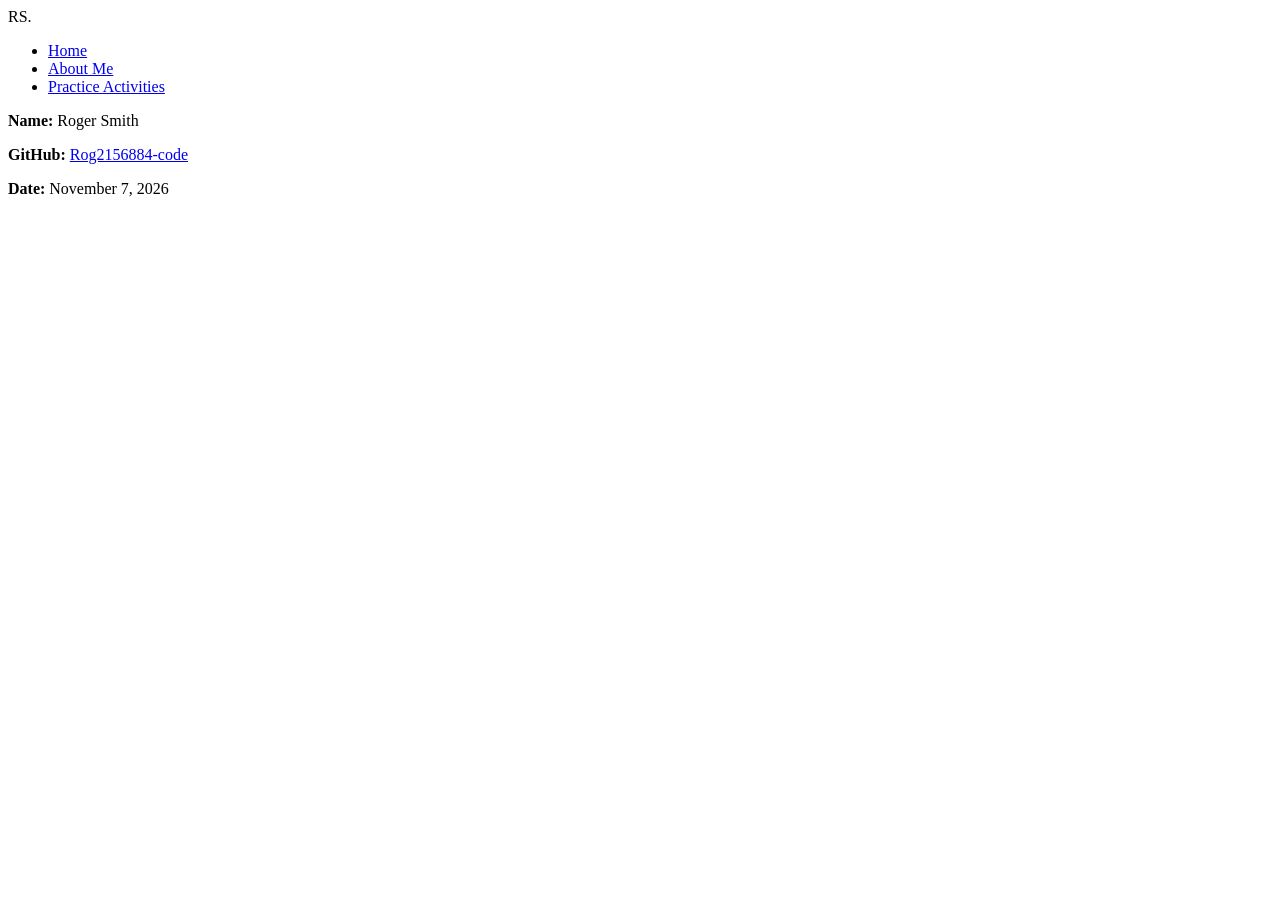
==== index.html @ cef6805f "Initiated HTML page and applied meta data, body, and footer elements" ====
<!DOCTYPE html>
<html lang="en">
<head>
  <meta charset="UTF-8">
  <meta name="viewport" content="width=device-width, initial-scale=1.0">

  <!-- Page Metadata -->
  <title>Lesson 10 Project | Roger Smith</title>
  <meta name="author" content="Roger Smith">
  <meta name="description" content="Roger Smith's Lesson 10 project reflections on CSS preprocessors, SCSS, web development, and future career goals.">
  <meta name="keywords" content="Roger Smith, Lesson 10, CIS233DA, SCSS, SASS, CSS, Web Development, Reflection">

  <link rel="stylesheet" href="css/style.css">
</head>

<body>

  <header class="site-header">
    <div class="header-container">
      <div class="brand">RS<span>.</span></div>

      <nav aria-label="Main navigation">
        <ul>
          <li><a href="index.html" class="active" aria-current="page">Home</a></li>
          <li><a href="about.html">About Me</a></li>
          <li><a href="https://github.com/Rog2156884-code">Practice Activities</a></li>
        </ul>
      </nav>
    </div>
  </header>

  <main class="page-container">


  </main>

  <footer class="site-footer">
    <p><strong>Name:</strong> Roger Smith</p>
    <p>
      <strong>GitHub:</strong>
      <a href="https://github.com/Rog2156884-code">
        Rog2156884-code
      </a>
    </p>
    <p><strong>Date:</strong> November 7, 2026</p>
  </footer>

</body>
</html>
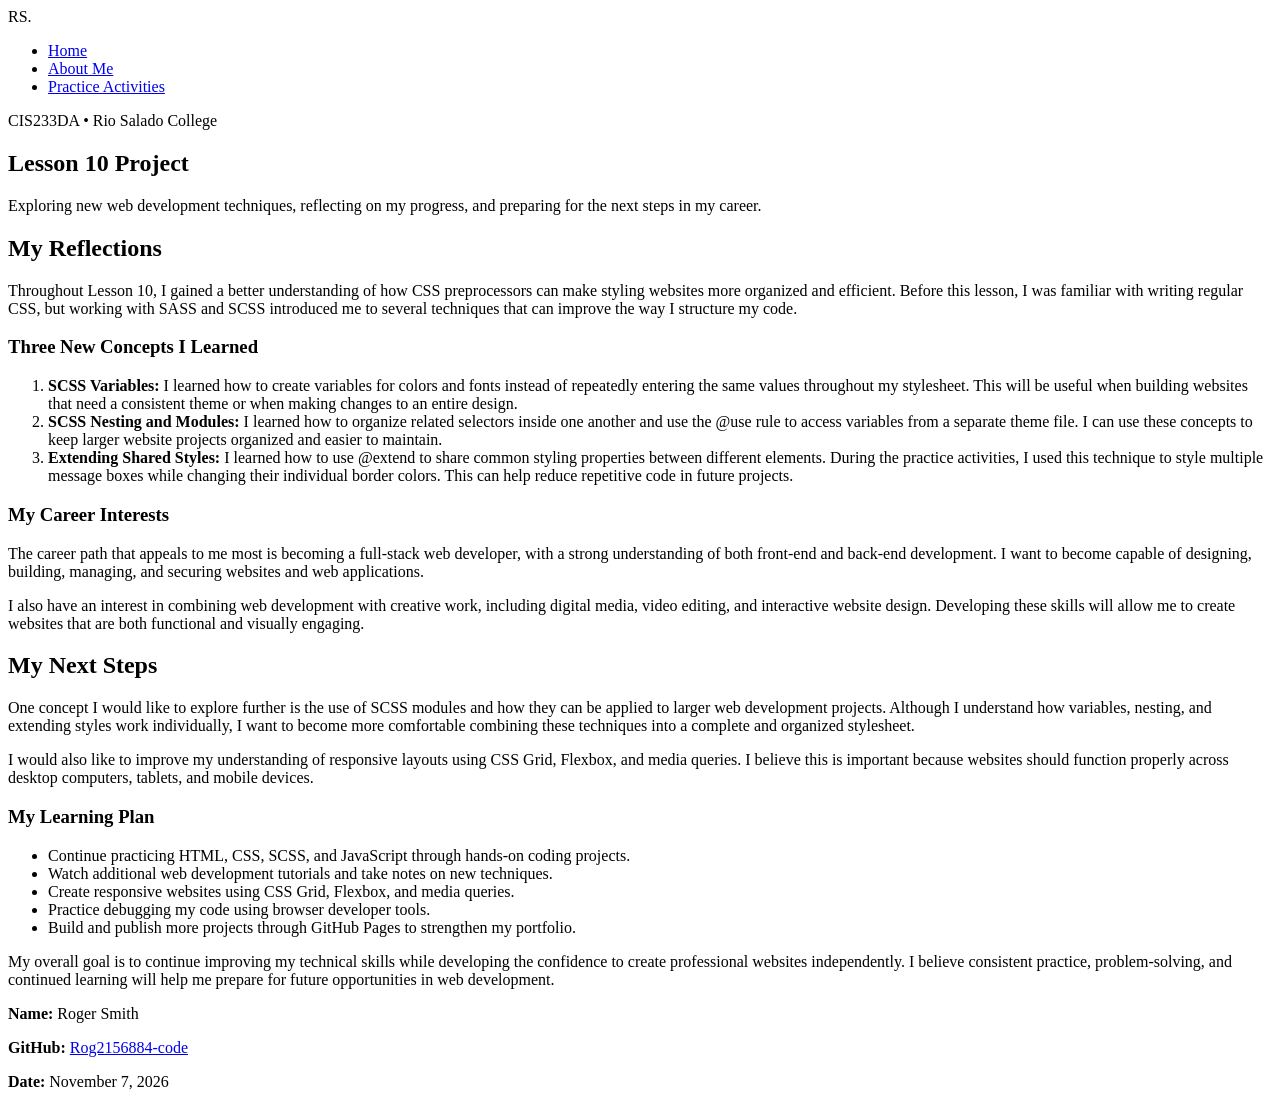
==== commit d2829a3a: "Applied section content, reflection." ====
--- a/index.html
+++ b/index.html
@@ -31,7 +31,159 @@
   </header>
 
   <main class="page-container">
-
+     <section class="page-intro">
+      <p class="eyebrow">CIS233DA • Rio Salado College</p>
+      <h1>Lesson 10 Project</h1>
+      <p class="intro-text">
+        Exploring new web development techniques,
+        reflecting on my progress, and preparing
+        for the next steps in my career.
+      </p>
+    </section>
+
+    <section class="content-card">
+      <h2>My Reflections</h2>
+
+      <p>
+        Throughout Lesson 10, I gained a better
+        understanding of how CSS preprocessors
+        can make styling websites more organized
+        and efficient. Before this lesson, I was
+        familiar with writing regular CSS, but
+        working with SASS and SCSS introduced me
+        to several techniques that can improve
+        the way I structure my code.
+      </p>
+
+      <h3>Three New Concepts I Learned</h3>
+
+      <ol class="reflection-list">
+        <li>
+          <strong>SCSS Variables:</strong>
+          I learned how to create variables for
+          colors and fonts instead of repeatedly
+          entering the same values throughout
+          my stylesheet. This will be useful
+          when building websites that need a
+          consistent theme or when making
+          changes to an entire design.
+        </li>
+
+        <li>
+          <strong>SCSS Nesting and Modules:</strong>
+          I learned how to organize related
+          selectors inside one another and
+          use the @use rule to access variables
+          from a separate theme file. I can
+          use these concepts to keep larger
+          website projects organized and
+          easier to maintain.
+        </li>
+
+        <li>
+          <strong>Extending Shared Styles:</strong>
+          I learned how to use @extend to share
+          common styling properties between
+          different elements. During the
+          practice activities, I used this
+          technique to style multiple message
+          boxes while changing their individual
+          border colors. This can help reduce
+          repetitive code in future projects.
+        </li>
+      </ol>
+
+      <h3>My Career Interests</h3>
+
+      <p>
+        The career path that appeals to me most
+        is becoming a full-stack web developer,
+        with a strong understanding of both
+        front-end and back-end development.
+        I want to become capable of designing,
+        building, managing, and securing
+        websites and web applications.
+      </p>
+
+      <p>
+        I also have an interest in combining
+        web development with creative work,
+        including digital media, video editing,
+        and interactive website design.
+        Developing these skills will allow me
+        to create websites that are both
+        functional and visually engaging.
+      </p>
+    </section>
+
+    <section class="content-card">
+      <h2>My Next Steps</h2>
+
+      <p>
+        One concept I would like to explore
+        further is the use of SCSS modules
+        and how they can be applied to larger
+        web development projects. Although I
+        understand how variables, nesting,
+        and extending styles work individually,
+        I want to become more comfortable
+        combining these techniques into a
+        complete and organized stylesheet.
+      </p>
+
+      <p>
+        I would also like to improve my
+        understanding of responsive layouts
+        using CSS Grid, Flexbox, and media
+        queries. I believe this is important
+        because websites should function
+        properly across desktop computers,
+        tablets, and mobile devices.
+      </p>
+
+      <h3>My Learning Plan</h3>
+
+      <ul class="learning-list">
+        <li>
+          Continue practicing HTML, CSS,
+          SCSS, and JavaScript through
+          hands-on coding projects.
+        </li>
+
+        <li>
+          Watch additional web development
+          tutorials and take notes on new
+          techniques.
+        </li>
+
+        <li>
+          Create responsive websites using
+          CSS Grid, Flexbox, and media queries.
+        </li>
+
+        <li>
+          Practice debugging my code using
+          browser developer tools.
+        </li>
+
+        <li>
+          Build and publish more projects
+          through GitHub Pages to strengthen
+          my portfolio.
+        </li>
+      </ul>
+
+      <p>
+        My overall goal is to continue
+        improving my technical skills while
+        developing the confidence to create
+        professional websites independently.
+        I believe consistent practice,
+        problem-solving, and continued
+        learning will help me prepare for
+        future opportunities in web development.
+      </p>
+    </section>
 
   </main>
 
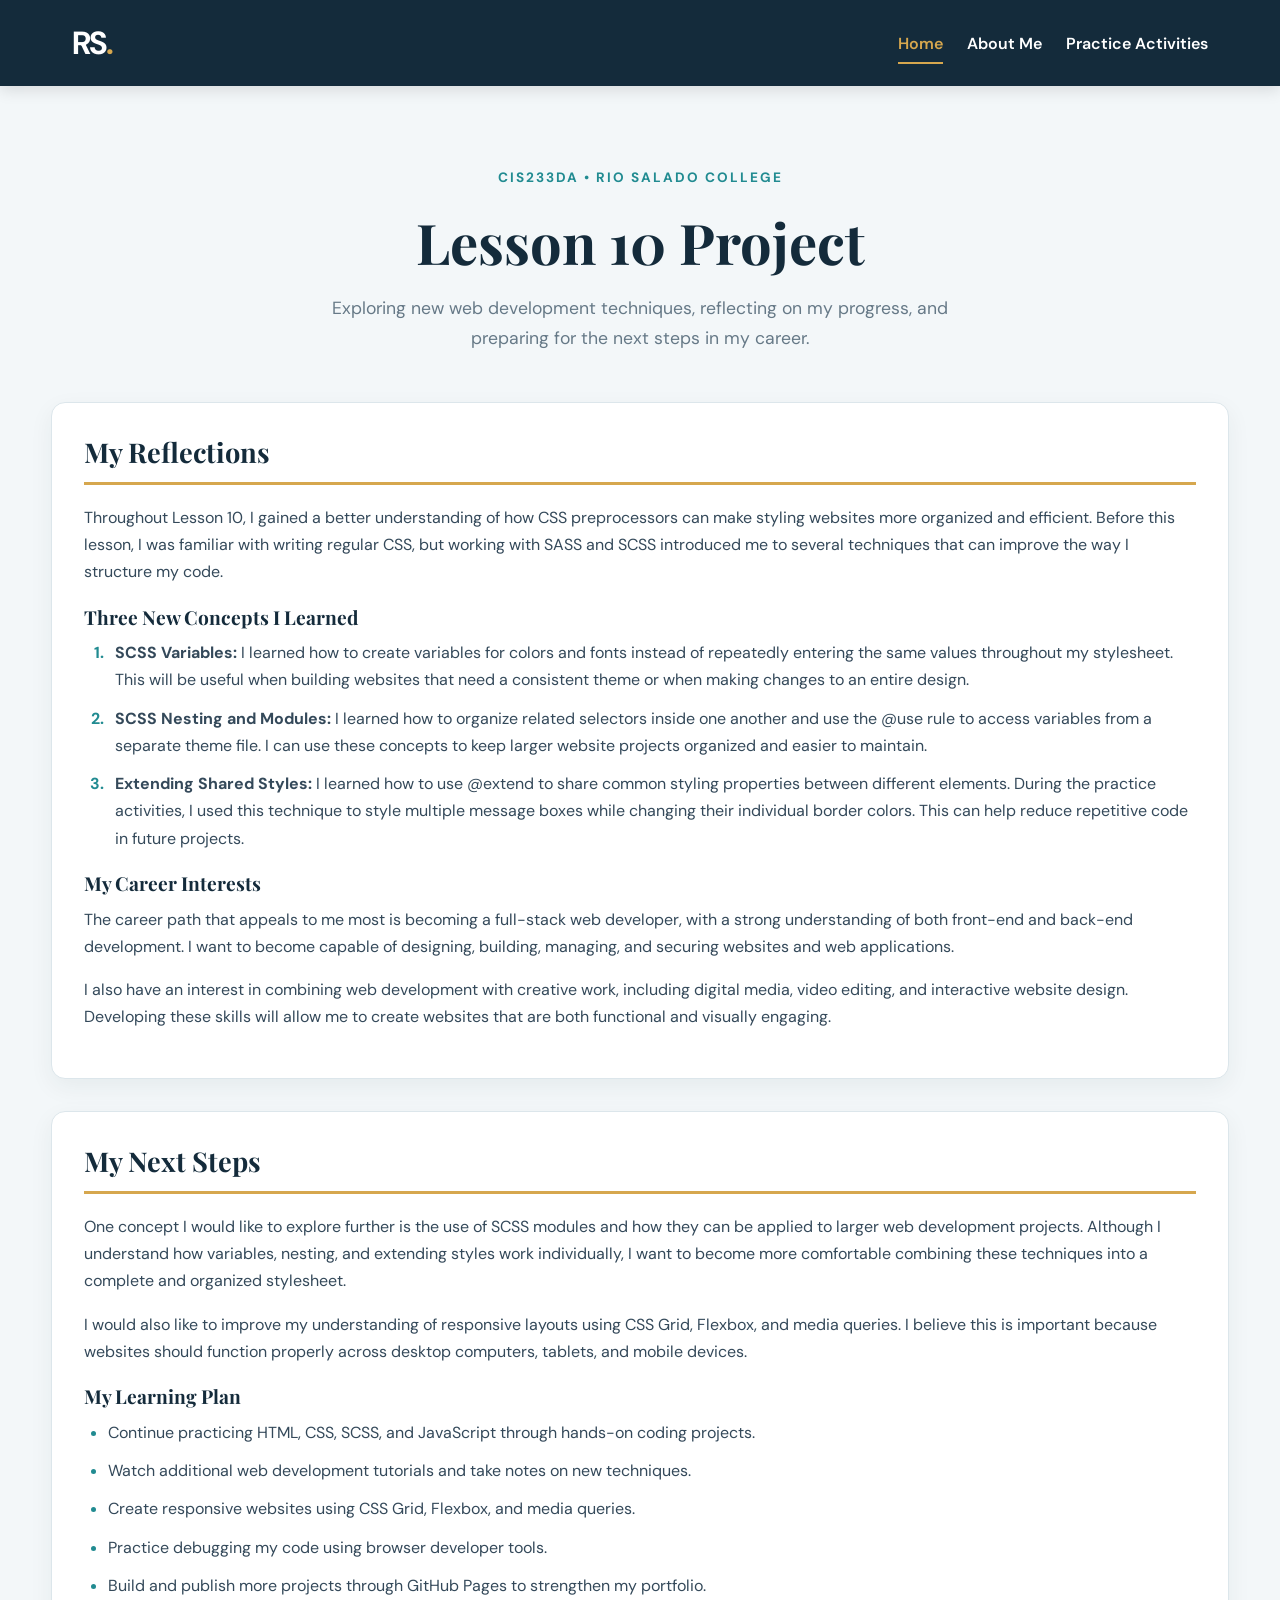
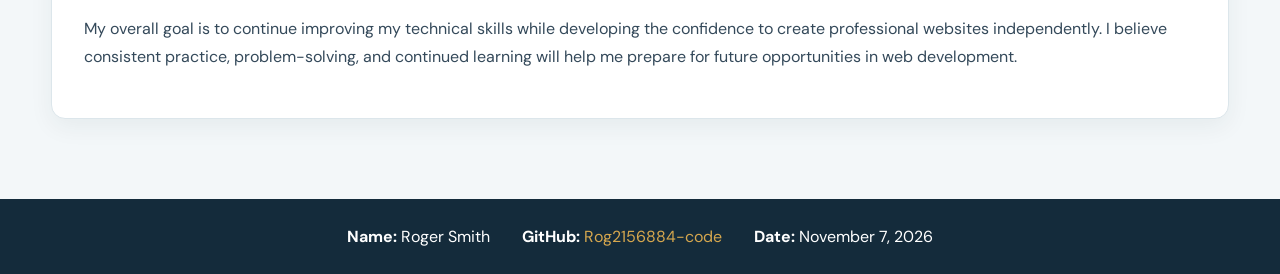
==== commit 6c0a2eff: "Inititated css styling and corrected invalid links" ====
--- a/index.html
+++ b/index.html
@@ -11,7 +11,7 @@
   <meta name="description" content="Roger Smith's Lesson 10 project reflections on CSS preprocessors, SCSS, web development, and future career goals.">
   <meta name="keywords" content="Roger Smith, Lesson 10, CIS233DA, SCSS, SASS, CSS, Web Development, Reflection">
 
-  <link rel="stylesheet" href="css/style.css">
+  <link rel="stylesheet" href="css/styles.css">
 </head>
 
 <body>
@@ -24,7 +24,7 @@
         <ul>
           <li><a href="index.html" class="active" aria-current="page">Home</a></li>
           <li><a href="about.html">About Me</a></li>
-          <li><a href="https://github.com/Rog2156884-code">Practice Activities</a></li>
+          <li><a href="https://rsc-cis233da-in-v9.github.io/27491-L10-CIS233DA-PracticeActivities-Rog2156884-code/">Practice Activities</a></li>
         </ul>
       </nav>
     </div>
--- a/css/styles.css
+++ b/css/styles.css
@@ -0,0 +1,472 @@
+
+/* Google Fonts */
+@import url('https://fonts.googleapis.com/css2?family=DM+Sans:wght@400;500;600;700&family=Playfair+Display:wght@500;600;700&display=swap');
+
+/* Color Theme */
+:root {
+  --navy: #142b3b;
+  --navy-light: #24465a;
+  --teal: #218b91;
+  --gold: #d6a74e;
+  --background: #f3f7f9;
+  --white: #ffffff;
+  --text: #34495a;
+  --muted: #667987;
+  --border: #dce6eb;
+}
+
+/* Global Reset */
+* {
+  margin: 0;
+  padding: 0;
+  box-sizing: border-box;
+}
+
+html {
+  scroll-behavior: smooth;
+}
+
+body {
+  font-family: 'DM Sans', sans-serif;
+  background: var(--background);
+  color: var(--text);
+  line-height: 1.7;
+  min-height: 100vh;
+  display: flex;
+  flex-direction: column;
+}
+
+/* Typography */
+h1,
+h2,
+h3 {
+  font-family: 'Playfair Display', Georgia, serif;
+  color: var(--navy);
+  line-height: 1.3;
+}
+
+h1 {
+  font-size: 3.5rem;
+}
+
+h2 {
+  font-size: 1.7rem;
+  margin-bottom: 1.2rem;
+}
+
+h3 {
+  font-size: 1.2rem;
+  margin: 1.2rem 0 0.6rem;
+}
+
+p {
+  margin-bottom: 1rem;
+}
+
+a {
+  color: var(--teal);
+  transition: color 0.3s ease;
+}
+
+a:hover {
+  color: var(--navy);
+}
+
+/* Header and Navigation */
+.site-header {
+  background: var(--navy);
+  box-shadow: 0 4px 15px rgba(0,0,0,0.12);
+}
+
+.header-container {
+  max-width: 1200px;
+  margin: auto;
+  padding: 1rem 2rem;
+  display: flex;
+  align-items: center;
+  justify-content: space-between;
+  gap: 2rem;
+}
+
+.brand {
+  color: var(--white);
+  font-size: 2rem;
+  font-weight: 700;
+  letter-spacing: -2px;
+}
+
+.brand span {
+  color: var(--gold);
+}
+
+nav ul {
+  list-style: none;
+  display: flex;
+  gap: 1.5rem;
+}
+
+nav a {
+  color: var(--white);
+  text-decoration: none;
+  font-weight: 600;
+  padding: 0.5rem 0;
+  border-bottom: 2px solid transparent;
+  transition: all 0.3s ease;
+}
+
+nav a:hover,
+nav a.active {
+  color: var(--gold);
+  border-bottom-color: var(--gold);
+}
+
+/* Main Page Layout */
+.page-container {
+  width: 92%;
+  max-width: 1200px;
+  margin: 0 auto;
+  padding: 3rem 0;
+  flex: 1;
+}
+
+.page-intro {
+  text-align: center;
+  padding: 2rem 0 3rem;
+}
+
+.eyebrow {
+  color: var(--teal);
+  text-transform: uppercase;
+  font-size: 0.85rem;
+  font-weight: 700;
+  letter-spacing: 2px;
+}
+
+.intro-text {
+  max-width: 650px;
+  margin: 1rem auto 0;
+  font-size: 1.1rem;
+  color: var(--muted);
+}
+
+/* Cards */
+.content-card {
+  background: var(--white);
+  padding: 2rem;
+  border-radius: 14px;
+  border: 1px solid var(--border);
+  box-shadow: 0 8px 25px rgba(20,43,59,0.06);
+  margin-bottom: 2rem;
+  transition:
+    transform 0.3s ease,
+    box-shadow 0.3s ease;
+}
+
+.content-card:hover {
+  transform: translateY(-4px);
+  box-shadow: 0 12px 30px rgba(20,43,59,0.12);
+}
+
+.content-card h2 {
+  border-bottom: 3px solid var(--gold);
+  padding-bottom: 0.7rem;
+}
+
+.content-card ul,
+.content-card ol {
+  padding-left: 1.5rem;
+  margin-bottom: 1rem;
+}
+
+.content-card li {
+  margin-bottom: 0.7rem;
+}
+
+/* Reflection Lists */
+.reflection-list li {
+  padding-left: 0.4rem;
+}
+
+.reflection-list li::marker {
+  color: var(--teal);
+  font-weight: 700;
+}
+
+.learning-list li::marker {
+  color: var(--teal);
+}
+
+/* About Me Profile */
+.profile-hero {
+  background: linear-gradient(
+    135deg,
+    var(--navy),
+    var(--navy-light)
+  );
+  color: var(--white);
+  border-radius: 18px;
+  padding: 3rem;
+  margin-bottom: 2rem;
+  display: flex;
+  align-items: center;
+  gap: 3rem;
+  box-shadow: 0 12px 30px rgba(20,43,59,0.15);
+}
+
+.profile-hero h1 {
+  color: var(--white);
+  margin-bottom: 0.5rem;
+}
+
+.profile-hero .eyebrow {
+  color: var(--gold);
+}
+
+.profile-hero .job-title {
+  color: #8ed4d5;
+  font-size: 1.2rem;
+  font-weight: 600;
+}
+
+.profile-hero p {
+  max-width: 700px;
+}
+
+/* Graphical Avatar */
+.avatar {
+  width: 160px;
+  height: 160px;
+  flex-shrink: 0;
+  border-radius: 50%;
+  background: linear-gradient(
+    135deg,
+    var(--teal),
+    var(--gold)
+  );
+  border: 5px solid rgba(255,255,255,0.8);
+  display: flex;
+  align-items: center;
+  justify-content: center;
+  font-size: 3.5rem;
+  font-weight: 700;
+  color: var(--white);
+  box-shadow: 0 8px 25px rgba(0,0,0,0.2);
+  transition: transform 0.4s ease;
+}
+
+.avatar:hover {
+  transform: scale(1.07) rotate(3deg);
+}
+
+/* Buttons */
+.profile-links {
+  display: flex;
+  gap: 1rem;
+  flex-wrap: wrap;
+  margin-top: 1.5rem;
+}
+
+.btn {
+  display: inline-block;
+  padding: 0.75rem 1.5rem;
+  border-radius: 8px;
+  font-weight: 700;
+  text-decoration: none;
+  transition: all 0.3s ease;
+}
+
+.btn-primary {
+  background: var(--gold);
+  color: var(--navy);
+}
+
+.btn-outline {
+  border: 2px solid var(--white);
+  color: var(--white);
+}
+
+.btn:hover {
+  transform: translateY(-3px);
+}
+
+.btn-primary:hover {
+  background: var(--white);
+  color: var(--navy);
+}
+
+.btn-outline:hover {
+  background: var(--white);
+  color: var(--navy);
+}
+
+/* Resume Grid */
+.resume-grid {
+  display: grid;
+  grid-template-columns: 1fr 2fr;
+  gap: 2rem;
+  align-items: start;
+}
+
+.resume-sidebar,
+.resume-main {
+  min-width: 0;
+}
+
+/* Skills */
+.skill-list {
+  list-style: none;
+  padding-left: 0 !important;
+}
+
+.skill-list li {
+  background: #eaf4f5;
+  border-left: 3px solid var(--teal);
+  padding: 0.6rem 0.9rem;
+  border-radius: 4px;
+  margin-bottom: 0.6rem;
+  font-size: 0.95rem;
+  transition: transform 0.2s ease;
+}
+
+.skill-list li:hover {
+  transform: translateX(5px);
+}
+
+/* Experience */
+.experience-item {
+  padding: 1.5rem 0;
+  border-bottom: 1px solid var(--border);
+}
+
+.experience-item:last-child {
+  border-bottom: none;
+}
+
+.experience-heading {
+  display: flex;
+  justify-content: space-between;
+  align-items: flex-start;
+  gap: 1rem;
+  margin-bottom: 1rem;
+}
+
+.experience-heading h3 {
+  margin-top: 0;
+}
+
+.job-title {
+  color: var(--teal);
+  font-weight: 600;
+}
+
+.date-label {
+  color: var(--muted);
+  font-size: 0.9rem;
+  white-space: nowrap;
+}
+
+.muted {
+  color: var(--muted);
+  font-size: 0.9rem;
+}
+
+/* Footer */
+.site-footer {
+  background: var(--navy);
+  color: var(--white);
+  padding: 1.5rem 2rem;
+  display: flex;
+  justify-content: center;
+  align-items: center;
+  flex-wrap: wrap;
+  gap: 1rem 2rem;
+  text-align: center;
+}
+
+.site-footer p {
+  margin: 0;
+}
+
+.site-footer a {
+  color: var(--gold);
+  text-decoration: none;
+}
+
+.site-footer a:hover {
+  text-decoration: underline;
+}
+
+/* Tablet Layout */
+@media (max-width: 900px) {
+  .resume-grid {
+    grid-template-columns: 1fr;
+  }
+
+  .profile-hero {
+    gap: 2rem;
+    padding: 2rem;
+  }
+
+  .experience-heading {
+    flex-direction: column;
+    gap: 0.3rem;
+  }
+}
+
+/* Mobile Layout */
+@media (max-width: 600px) {
+  .header-container {
+    flex-direction: column;
+    gap: 1rem;
+  }
+
+  nav ul {
+    flex-wrap: wrap;
+    justify-content: center;
+    gap: 1rem;
+  }
+
+  .page-container {
+    padding: 1.5rem 0;
+  }
+
+  .page-intro {
+    padding: 1.5rem 0 2rem;
+  }
+
+  .content-card {
+    padding: 1.4rem;
+  }
+
+  .profile-hero {
+    flex-direction: column;
+    text-align: center;
+    padding: 2rem 1.5rem;
+  }
+
+  .avatar {
+    width: 120px;
+    height: 120px;
+    font-size: 2.5rem;
+  }
+
+  .profile-links {
+    justify-content: center;
+  }
+
+  .site-footer {
+    flex-direction: column;
+    gap: 0.5rem;
+  }
+}
+
+/* Reduced Motion Accessibility */
+@media (prefers-reduced-motion: reduce) {
+  *,
+  *::before,
+  *::after {
+    scroll-behavior: auto !important;
+    transition: none !important;
+    animation: none !important;
+  }
+}
